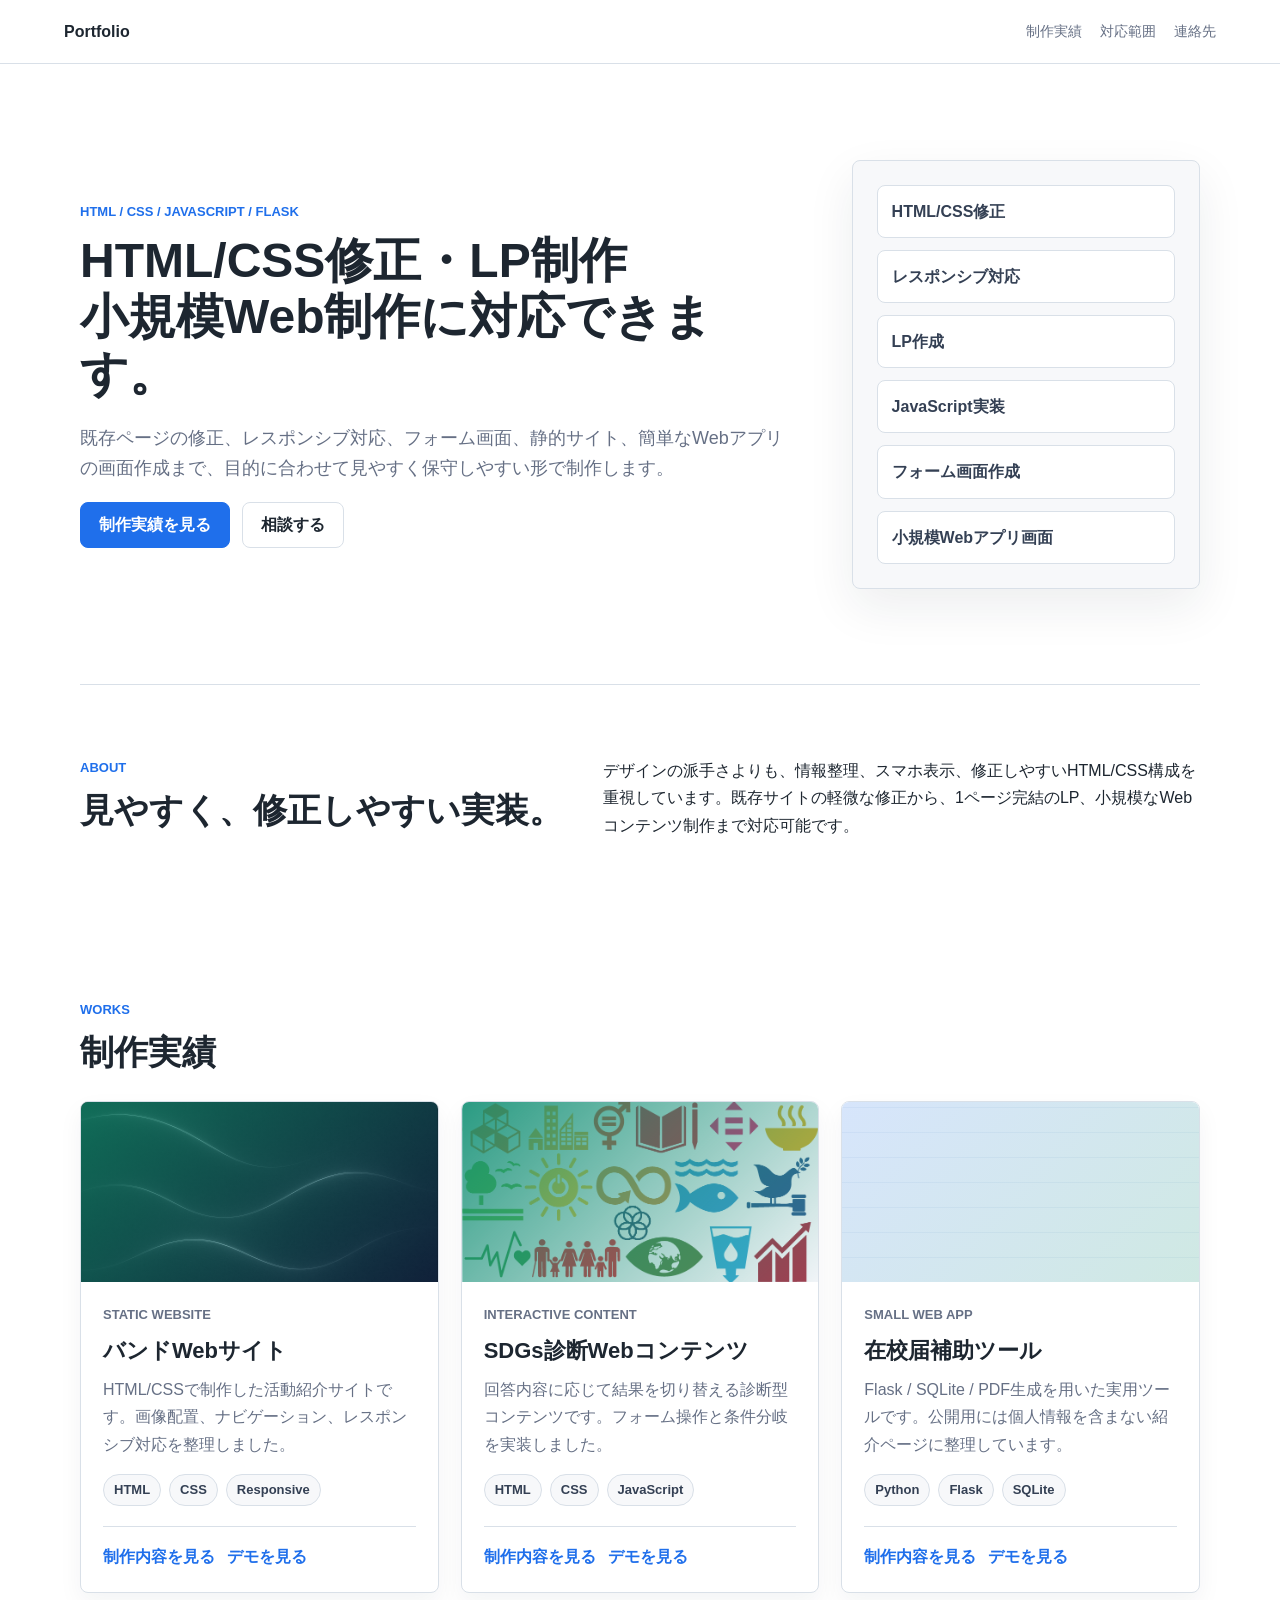
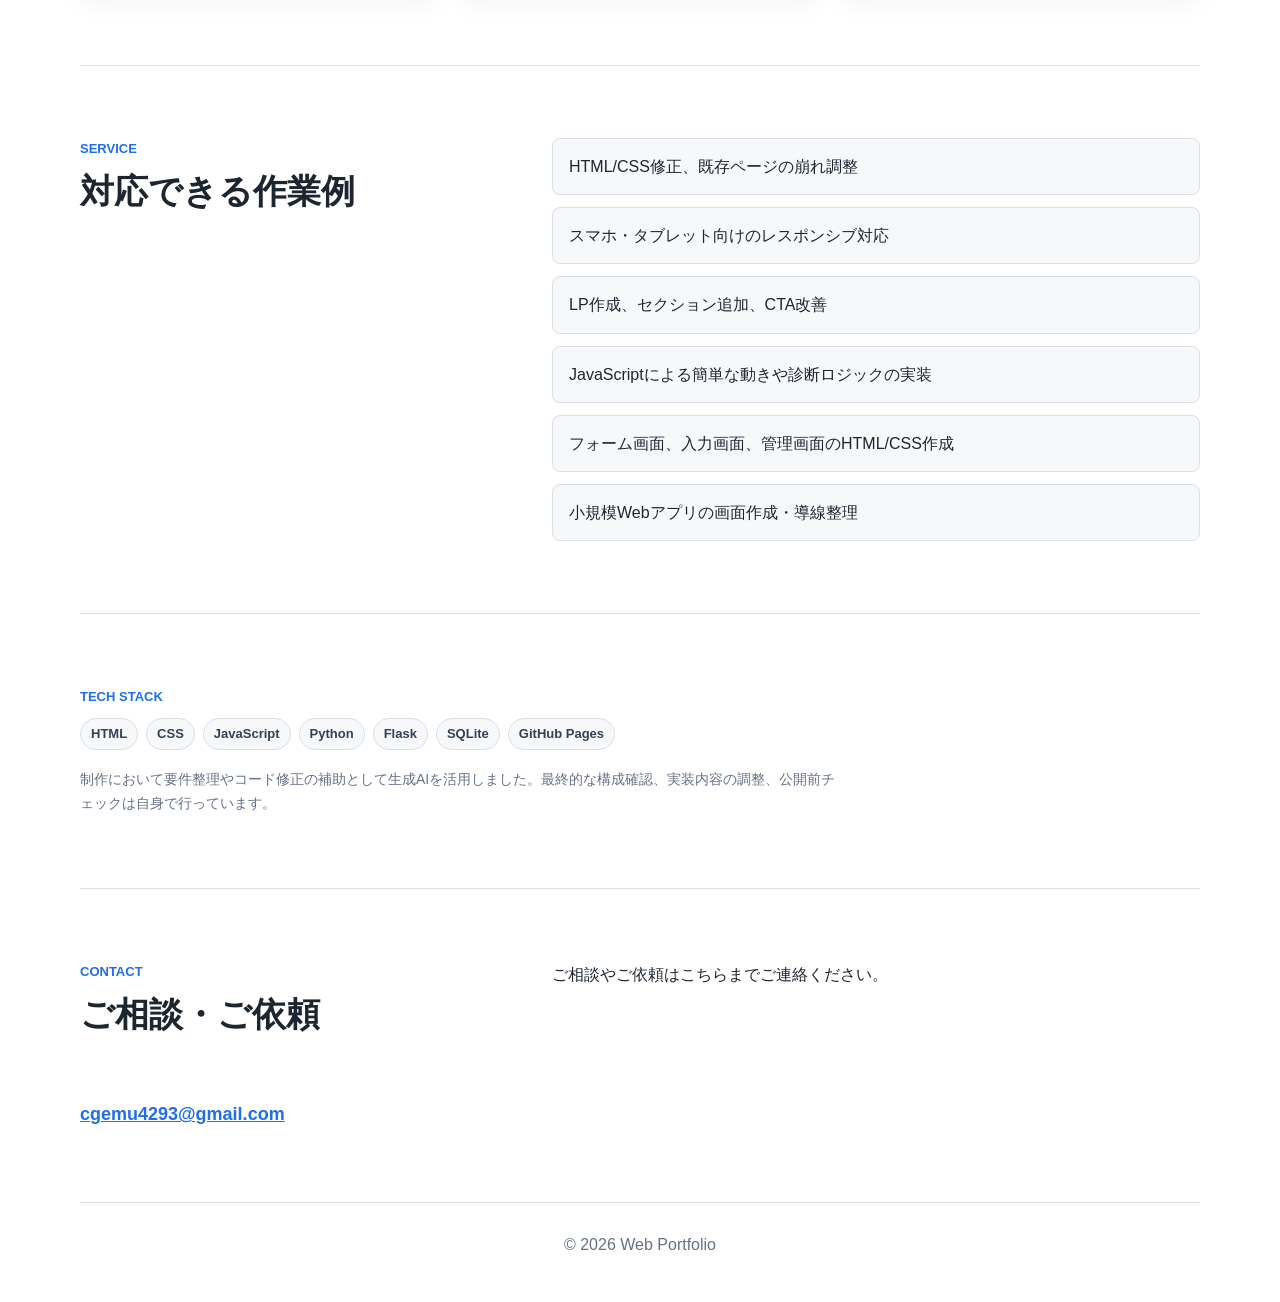
==== index.html @ 724a5dda "Add files via upload first Add data" ====
<!doctype html>
<html lang="ja">
<head>
  <meta charset="utf-8">
  <meta name="viewport" content="width=device-width, initial-scale=1">
  <title>Web制作ポートフォリオ</title>
  <meta name="description" content="HTML/CSS修正、LP制作、小規模Web制作に対応するためのポートフォリオです。">
  <link rel="stylesheet" href="assets/css/style.css">
</head>
<body>
  <header class="site-header">
    <a class="site-logo" href="index.html">Portfolio</a>
    <nav class="site-nav" aria-label="主要ナビゲーション">
      <a href="#works">制作実績</a>
      <a href="#skills">対応範囲</a>
      <a href="#contact">連絡先</a>
    </nav>
  </header>

  <main>
    <section class="hero section">
      <div class="hero-text">
        <p class="eyebrow">HTML / CSS / JavaScript / Flask</p>
        <h1 class="hero-title">
          <span>HTML/CSS修正・LP制作</span>
          <span>小規模Web制作に対応できます。</span>
        </h1>
        <p class="lead">既存ページの修正、レスポンシブ対応、フォーム画面、静的サイト、簡単なWebアプリの画面作成まで、目的に合わせて見やすく保守しやすい形で制作します。</p>
        <div class="hero-actions">
          <a class="button primary" href="#works">制作実績を見る</a>
          <a class="button ghost" href="#contact">相談する</a>
        </div>
      </div>
      <div class="hero-panel" aria-label="対応できる作業">
        <span>HTML/CSS修正</span>
        <span>レスポンシブ対応</span>
        <span>LP作成</span>
        <span>JavaScript実装</span>
        <span>フォーム画面作成</span>
        <span>小規模Webアプリ画面</span>
      </div>
    </section>

    <section class="section intro">
      <div>
        <p class="section-label">About</p>
        <h2 class="intro-title">見やすく、修正しやすい実装。</h2>
      </div>
      <p>デザインの派手さよりも、情報整理、スマホ表示、修正しやすいHTML/CSS構成を重視しています。既存サイトの軽微な修正から、1ページ完結のLP、小規模なWebコンテンツ制作まで対応可能です。</p>
    </section>

    <section class="section" id="works">
      <div class="section-heading">
        <p class="section-label">Works</p>
        <h2>制作実績</h2>
      </div>
      <div class="work-grid">
        <article class="work-card">
          <div class="work-visual band-preview" aria-hidden="true"></div>
          <div class="work-body">
            <p class="work-type">Static Website</p>
            <h3>バンドWebサイト</h3>
            <p>HTML/CSSで制作した活動紹介サイトです。画像配置、ナビゲーション、レスポンシブ対応を整理しました。</p>
            <div class="tag-list">
              <span>HTML</span><span>CSS</span><span>Responsive</span>
            </div>
            <div class="card-actions">
              <a href="works/band-site/">制作内容を見る</a>
              <a href="demos/band-site/">デモを見る</a>
            </div>
          </div>
        </article>

        <article class="work-card">
          <div class="work-visual sdgs-preview" aria-hidden="true"></div>
          <div class="work-body">
            <p class="work-type">Interactive Content</p>
            <h3>SDGs診断Webコンテンツ</h3>
            <p>回答内容に応じて結果を切り替える診断型コンテンツです。フォーム操作と条件分岐を実装しました。</p>
            <div class="tag-list">
              <span>HTML</span><span>CSS</span><span>JavaScript</span>
            </div>
            <div class="card-actions">
              <a href="works/sdgs-check/">制作内容を見る</a>
              <a href="demos/sdgs-check/">デモを見る</a>
            </div>
          </div>
        </article>

        <article class="work-card">
          <div class="work-visual zaikou-preview" aria-hidden="true"></div>
          <div class="work-body">
            <p class="work-type">Small Web App</p>
            <h3>在校届補助ツール</h3>
            <p>Flask / SQLite / PDF生成を用いた実用ツールです。公開用には個人情報を含まない紹介ページに整理しています。</p>
            <div class="tag-list">
              <span>Python</span><span>Flask</span><span>SQLite</span>
            </div>
            <div class="card-actions">
              <a href="works/zaikou-tool/">制作内容を見る</a>
              <a href="demos/zaikou-tool/">デモを見る</a>
            </div>
          </div>
        </article>
      </div>
    </section>

    <section class="section split" id="skills">
      <div>
        <p class="section-label">Service</p>
        <h2>対応できる作業例</h2>
      </div>
      <ul class="check-list">
        <li>HTML/CSS修正、既存ページの崩れ調整</li>
        <li>スマホ・タブレット向けのレスポンシブ対応</li>
        <li>LP作成、セクション追加、CTA改善</li>
        <li>JavaScriptによる簡単な動きや診断ロジックの実装</li>
        <li>フォーム画面、入力画面、管理画面のHTML/CSS作成</li>
        <li>小規模Webアプリの画面作成・導線整理</li>
      </ul>
    </section>

    <section class="section tech-section">
      <p class="section-label">Tech Stack</p>
      <div class="tech-list">
        <span>HTML</span>
        <span>CSS</span>
        <span>JavaScript</span>
        <span>Python</span>
        <span>Flask</span>
        <span>SQLite</span>
        <span>GitHub Pages</span>
      </div>
      <p class="ai-note">制作において要件整理やコード修正の補助として生成AIを活用しました。最終的な構成確認、実装内容の調整、公開前チェックは自身で行っています。</p>
    </section>

    <section class="section contact" id="contact">
      <div>
        <p class="section-label">Contact</p>
        <h2>ご相談・ご依頼</h2>
      </div>
      <p>ご相談やご依頼はこちらまでご連絡ください。</p>
      <a class="contact-mail" href="mailto:cgemu4293@gmail.com">cgemu4293@gmail.com</a>
    </section>
  </main>

  <footer class="site-footer">
    <p>&copy; 2026 Web Portfolio</p>
  </footer>

  <script src="assets/js/main.js"></script>
</body>
</html>
---- assets/css/style.css ----
:root {
  --bg: #ffffff;
  --surface: #f7f8fa;
  --surface-strong: #eef2f6;
  --text: #1d2630;
  --muted: #667085;
  --line: #d9e0e8;
  --primary: #1f6feb;
  --primary-dark: #174ea6;
  --accent: #0f8f72;
  --warning: #b7791f;
  --radius: 8px;
  --shadow: 0 18px 48px rgba(22, 34, 51, 0.08);
}

* {
  box-sizing: border-box;
}

html {
  scroll-behavior: smooth;
}

body {
  margin: 0;
  background: var(--bg);
  color: var(--text);
  font-family: Arial, "Hiragino Kaku Gothic ProN", "Yu Gothic", Meiryo, sans-serif;
  line-height: 1.7;
}

a {
  color: inherit;
}

.site-header {
  position: sticky;
  top: 0;
  z-index: 20;
  display: flex;
  align-items: center;
  justify-content: space-between;
  gap: 24px;
  padding: 18px clamp(20px, 5vw, 72px);
  background: rgba(255, 255, 255, 0.94);
  border-bottom: 1px solid var(--line);
  backdrop-filter: blur(12px);
}

.site-logo {
  font-weight: 700;
  text-decoration: none;
  letter-spacing: 0;
}

.site-nav {
  display: flex;
  flex-wrap: wrap;
  gap: 18px;
  color: var(--muted);
  font-size: 14px;
}

.site-nav a,
.card-actions a {
  text-decoration: none;
}

.site-nav a:hover,
.card-actions a:hover {
  color: var(--primary);
}

.section {
  width: min(1120px, calc(100% - 40px));
  margin: 0 auto;
  padding: 72px 0;
}

.hero {
  display: grid;
  grid-template-columns: minmax(0, 1.35fr) minmax(280px, 0.65fr);
  align-items: center;
  gap: 48px;
  min-height: 620px;
}

.eyebrow,
.section-label,
.work-type {
  margin: 0 0 10px;
  color: var(--primary);
  font-size: 13px;
  font-weight: 700;
  letter-spacing: 0;
  text-transform: uppercase;
}

h1,
h2,
h3,
p {
  margin-top: 0;
}

h1 {
  max-width: 760px;
  margin-bottom: 20px;
  font-size: 48px;
  line-height: 1.18;
}

.hero-title span {
  display: block;
}

h2 {
  margin-bottom: 16px;
  font-size: 34px;
  line-height: 1.25;
}

.intro-title {
  white-space: nowrap;
}

h3 {
  margin-bottom: 10px;
  font-size: 22px;
  line-height: 1.35;
}

.lead {
  max-width: 720px;
  color: var(--muted);
  font-size: 18px;
}

.hero-actions,
.card-actions {
  display: flex;
  flex-wrap: wrap;
  gap: 12px;
  align-items: center;
}

.button {
  display: inline-flex;
  align-items: center;
  justify-content: center;
  min-height: 46px;
  padding: 0 18px;
  border: 1px solid var(--line);
  border-radius: var(--radius);
  font-weight: 700;
  text-decoration: none;
}

.button.primary {
  border-color: var(--primary);
  background: var(--primary);
  color: #fff;
}

.button.ghost {
  background: #fff;
}

.hero-panel {
  display: grid;
  gap: 12px;
  padding: 24px;
  background: var(--surface);
  border: 1px solid var(--line);
  border-radius: var(--radius);
  box-shadow: var(--shadow);
}

.hero-panel span {
  display: block;
  padding: 12px 14px;
  background: #fff;
  border: 1px solid var(--line);
  border-radius: var(--radius);
  color: #344054;
  font-weight: 700;
}

.intro,
.split,
.contact {
  display: grid;
  grid-template-columns: 0.8fr 1.2fr;
  gap: 40px;
  border-top: 1px solid var(--line);
}

.section-heading {
  margin-bottom: 28px;
}

.work-grid {
  display: grid;
  grid-template-columns: repeat(3, minmax(0, 1fr));
  gap: 22px;
}

.work-card {
  display: flex;
  flex-direction: column;
  overflow: hidden;
  background: #fff;
  border: 1px solid var(--line);
  border-radius: var(--radius);
  box-shadow: 0 10px 24px rgba(22, 34, 51, 0.05);
}

.work-visual {
  min-height: 180px;
  background-color: var(--surface-strong);
  background-size: cover;
  background-position: center;
}

.band-preview {
  background-image: linear-gradient(135deg, rgba(15, 143, 114, 0.72), rgba(31, 111, 235, 0.2)), url("../../demos/band-site/haikei.jpg");
}

.sdgs-preview {
  background-image: linear-gradient(135deg, rgba(15, 143, 114, 0.88), rgba(255, 255, 255, 0.15)), url("../../demos/sdgs-check/picture/haikei.png");
}

.zaikou-preview {
  background:
    linear-gradient(135deg, rgba(31, 111, 235, 0.18), rgba(15, 143, 114, 0.2)),
    repeating-linear-gradient(0deg, #fff 0, #fff 24px, #e6edf5 25px),
    linear-gradient(90deg, #f5f8fb, #ffffff);
}

.work-body {
  display: flex;
  flex: 1;
  flex-direction: column;
  padding: 22px;
}

.work-body p {
  color: var(--muted);
}

.tag-list,
.tech-list {
  display: flex;
  flex-wrap: wrap;
  gap: 8px;
}

.tag-list {
  margin: auto 0 20px;
}

.tag-list span,
.tech-list span {
  display: inline-flex;
  align-items: center;
  min-height: 32px;
  padding: 4px 10px;
  background: var(--surface);
  border: 1px solid var(--line);
  border-radius: 999px;
  color: #344054;
  font-size: 13px;
  font-weight: 700;
}

.card-actions {
  padding-top: 16px;
  border-top: 1px solid var(--line);
  color: var(--primary);
  font-weight: 700;
}

.muted-link {
  color: var(--muted);
}

.check-list {
  display: grid;
  gap: 12px;
  margin: 0;
  padding: 0;
  list-style: none;
}

.check-list li {
  padding: 14px 16px;
  background: var(--surface);
  border: 1px solid var(--line);
  border-radius: var(--radius);
}

.tech-section {
  border-top: 1px solid var(--line);
}

.ai-note {
  max-width: 760px;
  margin: 18px 0 0;
  color: var(--muted);
  font-size: 14px;
}

.contact {
  align-items: start;
  border-bottom: 1px solid var(--line);
}

.contact-mail {
  display: inline-flex;
  margin-top: 8px;
  color: var(--primary);
  font-size: 18px;
  font-weight: 700;
}

.site-footer {
  padding: 28px 20px;
  color: var(--muted);
  text-align: center;
}

.work-detail {
  max-width: 1040px;
}

.breadcrumb {
  margin-bottom: 28px;
  color: var(--muted);
  font-size: 14px;
}

.breadcrumb a {
  color: var(--primary);
  text-decoration: none;
}

.detail-layout {
  display: grid;
  grid-template-columns: minmax(0, 1fr) 320px;
  gap: 22px;
  align-items: start;
}

.work-hero-detail,
.work-summary,
.detail-section {
  background: #fff;
  border: 1px solid var(--line);
  border-radius: var(--radius);
  box-shadow: 0 10px 24px rgba(22, 34, 51, 0.04);
}

.work-hero-detail {
  padding: 32px;
}

.work-summary {
  position: sticky;
  top: 92px;
  padding: 22px;
}

.work-summary dl {
  display: grid;
  gap: 18px;
  margin: 0;
}

.work-summary div {
  padding-bottom: 16px;
  border-bottom: 1px solid var(--line);
}

.work-summary div:last-child {
  padding-bottom: 0;
  border-bottom: 0;
}

.work-summary dt {
  margin-bottom: 4px;
  color: var(--muted);
  font-size: 13px;
  font-weight: 700;
}

.work-summary dd {
  margin: 0;
  color: var(--text);
  font-weight: 700;
}

.detail-section {
  grid-column: 1 / -1;
  padding: 26px 28px;
}

.detail-section h2 {
  margin-bottom: 10px;
  font-size: 22px;
}

.plain-list {
  display: grid;
  gap: 10px;
  margin: 0;
  padding-left: 1.2em;
}

.plain-list li::marker {
  color: var(--primary);
}

@media (max-width: 900px) {
  .hero,
  .intro,
  .split,
  .contact {
    grid-template-columns: 1fr;
  }

  .hero {
    min-height: auto;
    padding-top: 56px;
  }

  h1 {
    font-size: 40px;
  }

  .work-grid,
  .detail-layout {
    grid-template-columns: 1fr;
  }

  .work-summary {
    position: static;
  }
}

@media (max-width: 640px) {
  .site-header {
    align-items: flex-start;
    flex-direction: column;
    padding: 14px 20px;
  }

  .section {
    width: min(100% - 28px, 1120px);
    padding: 48px 0;
  }

  h1 {
    font-size: 32px;
  }

  h2 {
    font-size: 28px;
  }

  .intro-title {
    font-size: 25px;
  }

  .hero-actions,
  .card-actions {
    align-items: stretch;
    flex-direction: column;
  }

  .button {
    width: 100%;
  }

  .work-hero-detail,
  .work-summary,
  .detail-section {
    padding: 18px;
  }
}
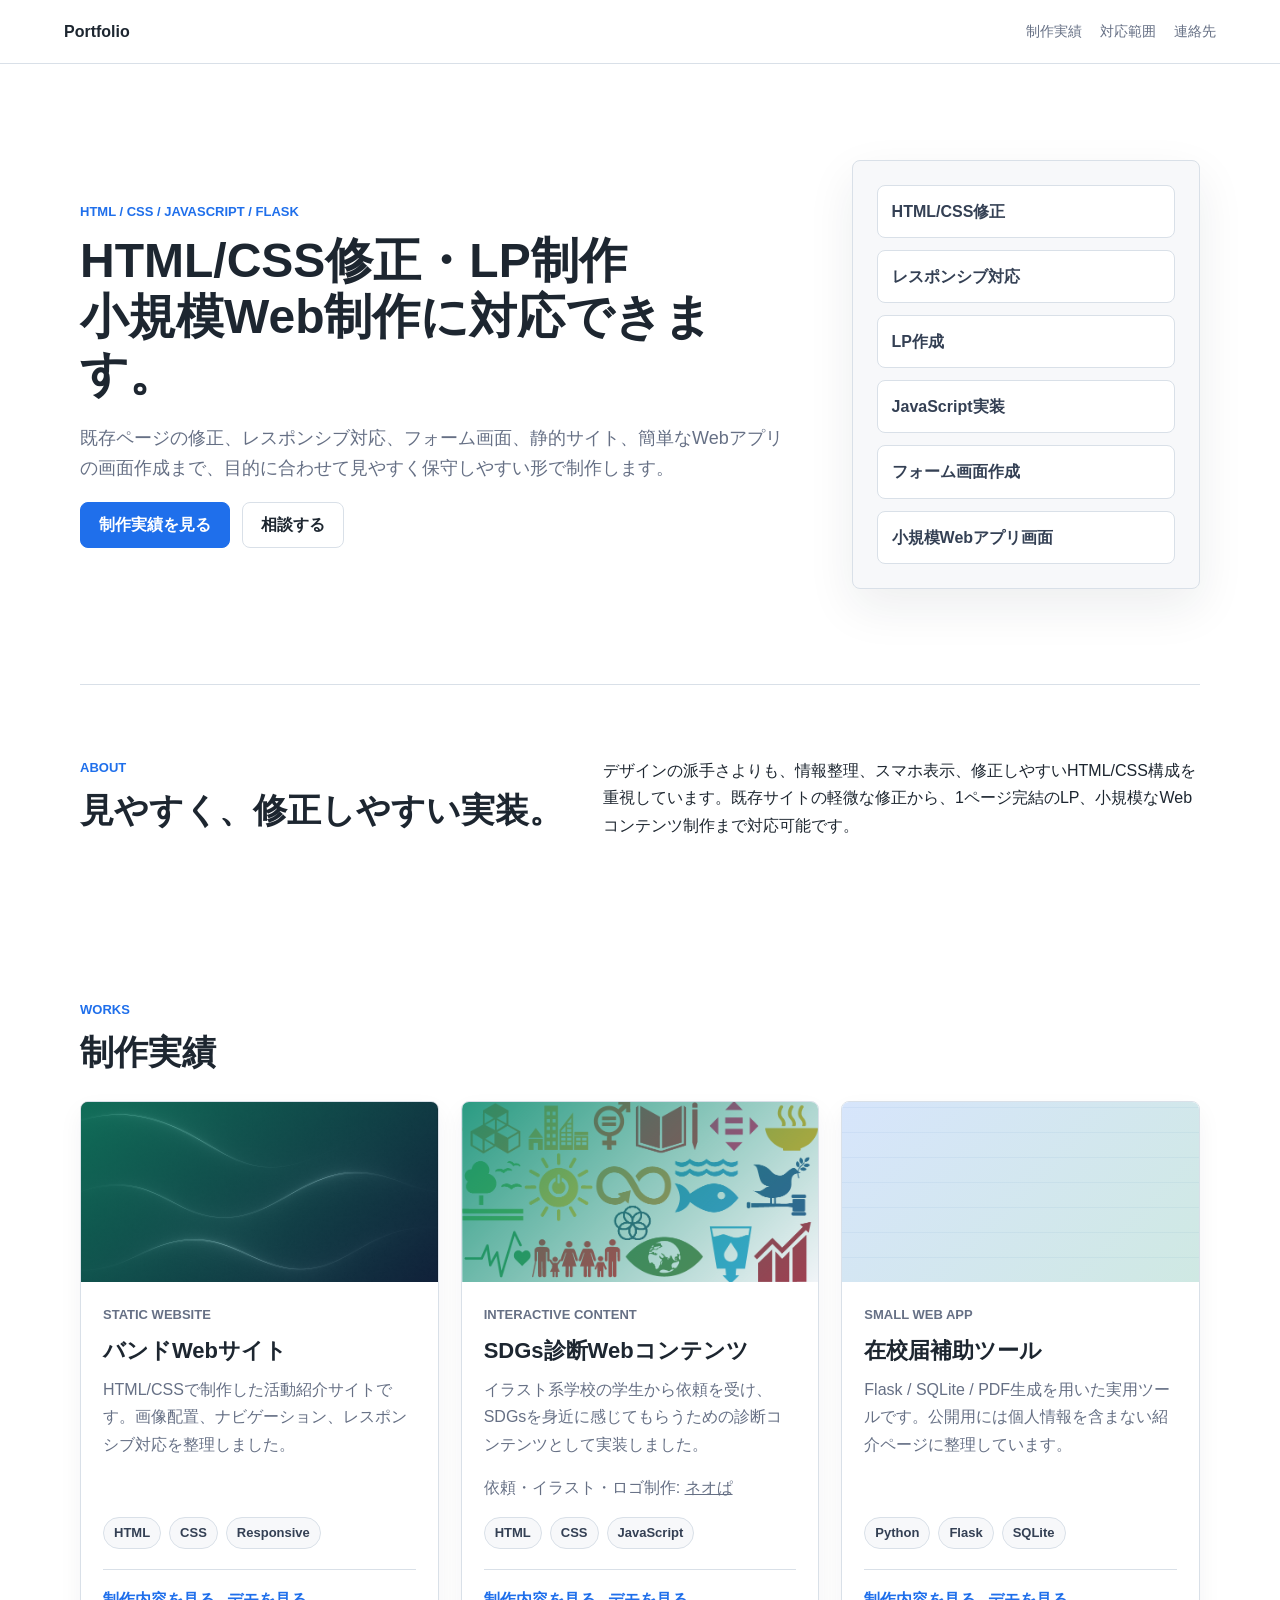
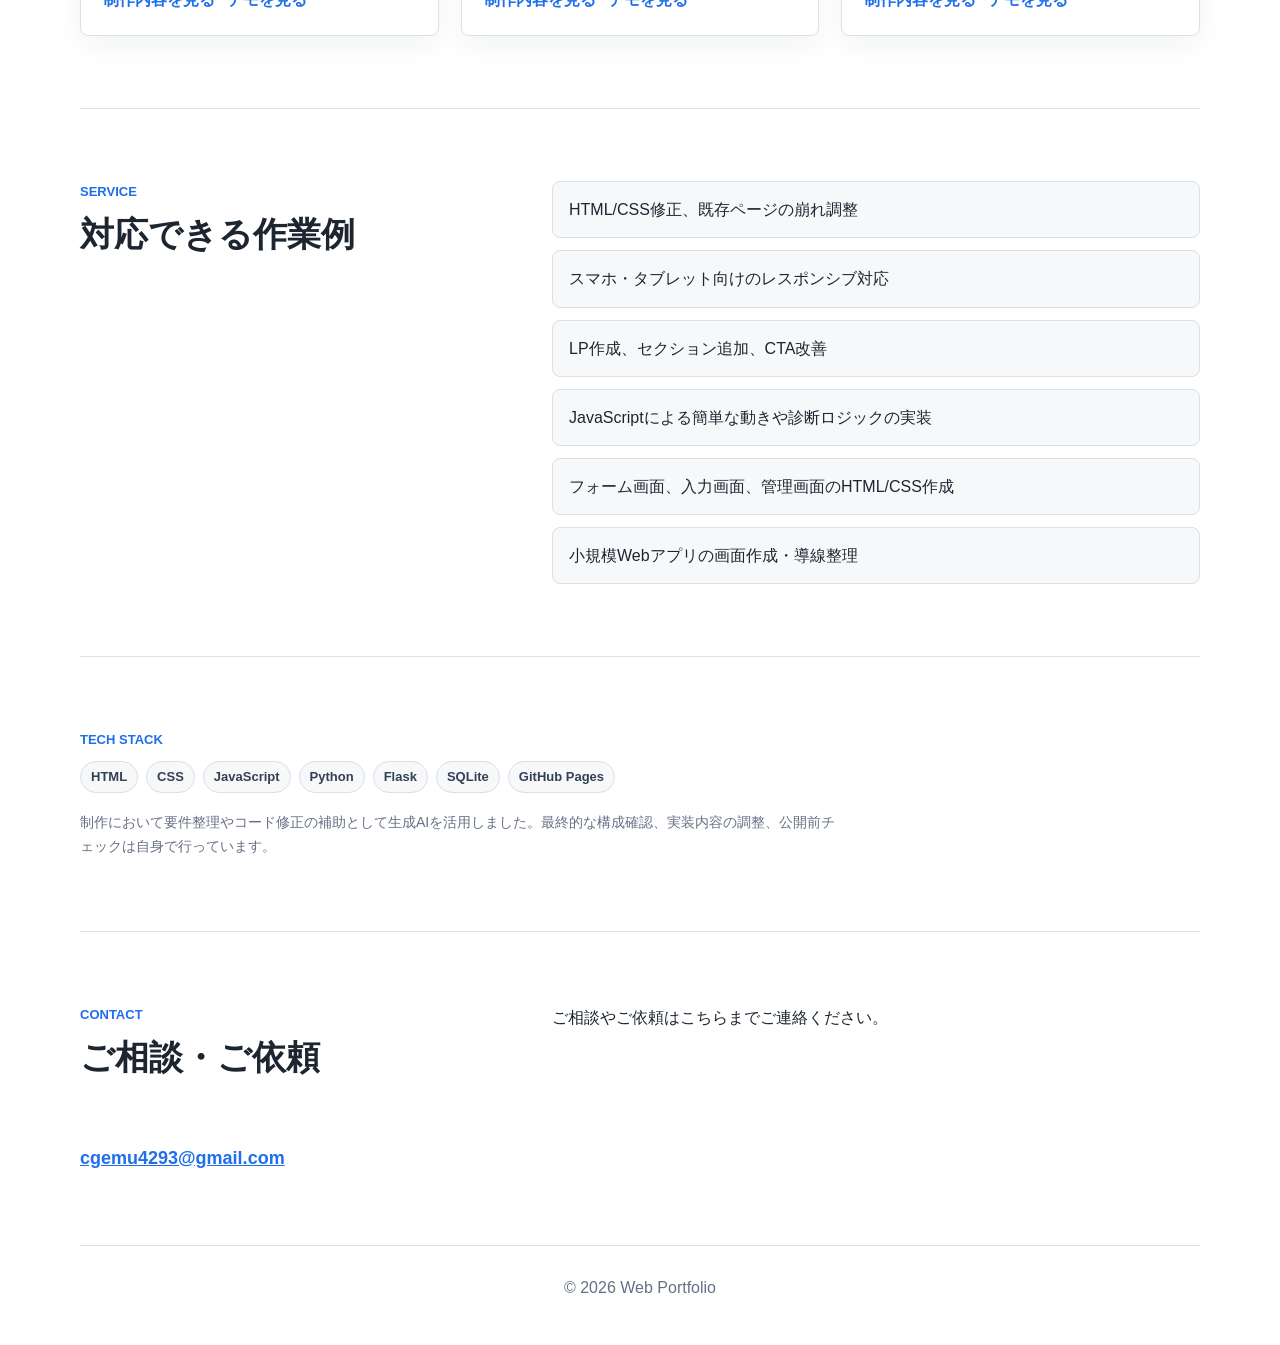
==== commit fa7d5638: "Update index.html" ====
--- a/index.html
+++ b/index.html
@@ -76,7 +76,8 @@
           <div class="work-body">
             <p class="work-type">Interactive Content</p>
             <h3>SDGs診断Webコンテンツ</h3>
-            <p>回答内容に応じて結果を切り替える診断型コンテンツです。フォーム操作と条件分岐を実装しました。</p>
+            <p>イラスト系学校の学生から依頼を受け、SDGsを身近に感じてもらうための診断コンテンツとして実装しました。</p>
+            <p class="work-credit">依頼・イラスト・ロゴ制作: <a href="https://x.com/neondha?s=11" target="_blank" rel="noopener noreferrer">ネオぱ</a></p>
             <div class="tag-list">
               <span>HTML</span><span>CSS</span><span>JavaScript</span>
             </div>
